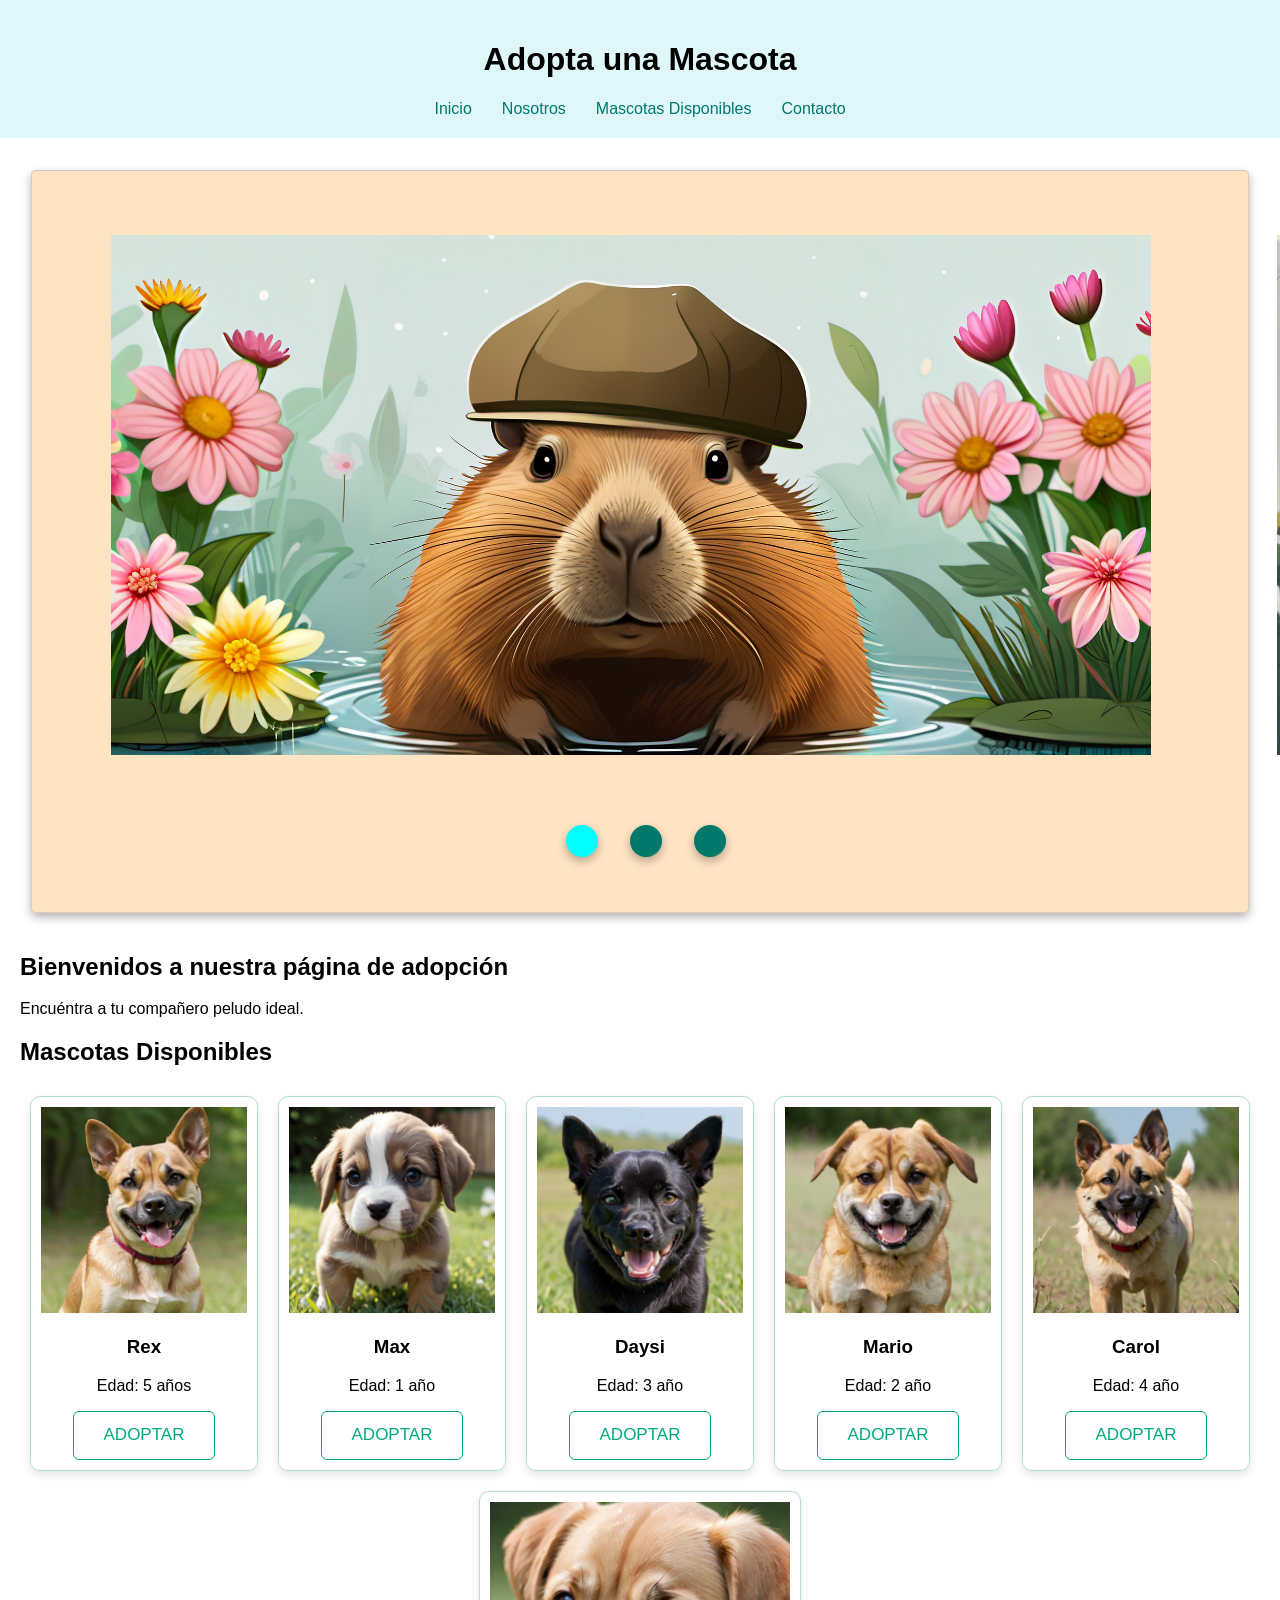
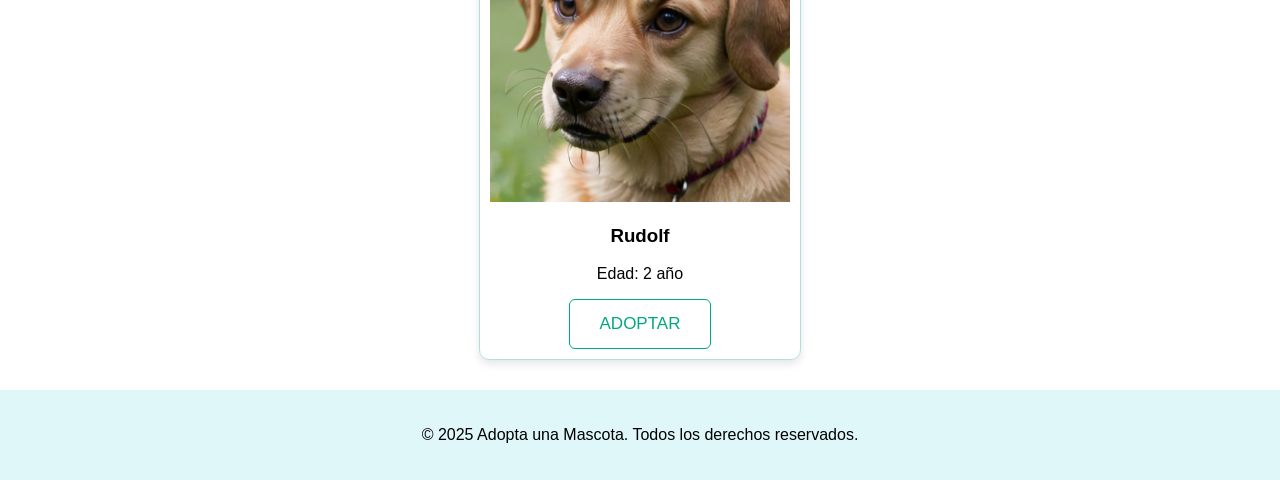
==== index.html @ e9d21d5f "Carousel Se integro un carousel para mostrar información" ====
<!DOCTYPE html>
<html lang="es">

<head>
    <meta charset="UTF-8">
    <meta name="viewport" content="width=device-width, initial-scale=1.0">
    <title>Adopta CUT</title>
    <link rel="stylesheet" href="CSS/estilos.css">
    <!-- <script src="app.js"></script> -->
</head>

<body>
    <header>
        <h1>Adopta una Mascota</h1>
        <nav>
            <ul>
                <li><a href="#inicio">Inicio</a></li>
                <li><a href="#nosotros">Nosotros</a></li>
                <li><a href="#mascotas">Mascotas Disponibles</a></li>
                <li><a href="#contacto">Contacto</a></li>
            </ul>
        </nav>
    </header>
    <div class="carrousel">
        <div class="grande">
            <img src="Resource/ComfyUI_00014_.png" alt="Imagen 1" class="img">
            <img src="Resource/ComfyUI_00015_.png" alt="Imagen 2" class="img">
            <img src="Resource/ComfyUI_00015_.png" alt="Imagen 3" class="img">
        </div>
        <ul class="puntos">
            <div class="punto activo"></div>
            <div class="punto"></div>
            <div class="punto"></div>
        </ul>
    </div>
    <main>
        <section id="inicio">
            <h2>Bienvenidos a nuestra página de adopción</h2>
            <p>Encuéntra a tu compañero peludo ideal.</p>
        </section>
        <section id="mascotas">
            <h2>Mascotas Disponibles</h2>
            <div class="pet-cards-container"> <!-- Move this div here -->
                <div class="pet-card">
                    <img src="Resource/00004-2027063230.png" alt="Perro">
                    <h3>Rex</h3>
                    <p>Edad: 5 años</p>
                    <button class="btn">Adoptar</button>
                </div>
                <div class="pet-card">
                    <img src="Resource/00005-3774632832.png" alt="Perro">
                    <h3>Max</h3>
                    <p>Edad: 1 año</p>
                    <button class="btn">Adoptar</button>
                </div>
                <div class="pet-card">
                    <img src="Resource/00006-263722516.png" alt="Perro">
                    <h3>Daysi</h3>
                    <p>Edad: 3 año</p>
                    <button class="btn">Adoptar</button>
                </div>
                <div class="pet-card">
                    <img src="Resource/00008-263722517.png" alt="Perro">
                    <h3>Mario</h3>
                    <p>Edad: 2 año</p>
                    <button class="btn">Adoptar</button>
                </div>
                <div class="pet-card">
                    <img src="Resource/00009-263722518.png" alt="Perro">
                    <h3>Carol</h3>
                    <p>Edad: 4 año</p>
                    <button class="btn">Adoptar</button>
                </div>
                <div class="pet-card">
                    <img src="Resource/00012-263722519.png" alt="Perro">
                    <h3>Rudolf</h3>
                    <p>Edad: 2 año</p>
                    <button class="btn">Adoptar</button>
                </div>
                <!-- Agregar más mascotas aquí -->
            </div> <!-- Close the container here -->
        </section>
    </main>
    <footer>
        <p>&copy; 2025 Adopta una Mascota. Todos los derechos reservados.</p>
    </footer>
    <script src="app.js"></script>
</body>
</html>
---- CSS/estilos.css ----
body {
    font-family: Arial, sans-serif;
    margin: 0;
    padding: 0;
    overflow-x: hidden;
}

header {
    background-color: #e0f7fa;
    /* Light cyan */
    padding: 20px;
    text-align: center;
    margin-bottom: 2em;
}

nav ul {
    list-style-type: none;
    margin: 0;
    padding: 0;
    display: flex;
    justify-content: center;
}

nav ul li {
    margin: 0 15px;
}

nav ul li a {
    text-decoration: none;
    color: #00796b;
    /* Teal */
}

main {
    padding: 20px;
}

.pet-cards-container {
    display: inline-flex;
    flex-wrap: wrap;
    justify-content: center;
}
/* Carrusel de imágenes */
.carrousel {
    width: 90%;
    max-width: 120em;
    padding: 2em;
    margin: auto; /* Centra el carrusel */
    border: 1px solid rgba(177, 174, 174, 0.479);
    border-radius: 5px;
    box-shadow: 0 4px 10px rgba(0, 0, 0, 0.3);
    background-color: bisque;
}

.carrousel .grande {
    width: 200%; /* Doble el ancho para mostrar imágenes */
    display: flex;
    flex-flow: row nowrap;
    justify-content: space-between;
    align-items: center;
    padding: 2em;
    transition: transform 0.5s ease; /* Suaviza la transición */
    transform: translateX(0%);
    gap: 6em;
}

.carrousel .img {
    flex: 1;
    max-width: calc(100% / 2 - 7em); /* Ajuste dinámico según el número de imágenes */
    min-height: 10vh;
    margin: 0 .65%; /* Espaciado lateral */
    box-sizing: border-box; /* Asegura que el padding se incluya en el tamaño total */
}

.carrousel .puntos {
    width: 100%;
    padding: .4em;
    margin: 1em 0 0;
    display: flex;
    justify-content: center;
    align-items: center;
}

.carrousel .punto {
    width: 2em;
    height: 2em;
    margin: 1em;
    background-color: #00796b;
    border-radius: 50%;
    cursor: pointer; 
    transition: background-color 0.3s ease; /* Suaviza el cambio de color */
    box-shadow: 0 4px 10px rgba(0, 0, 0, 0.3);
}

.carrousel .punto.activo {
    opacity: 1;
    background-color: aqua;
}
/*Fin de carrusel*/
.pet-card {
    border: 1px solid #b2dfdb;
    /* Light teal */
    margin: 10px;
    padding: 10px;
    text-align: center;
    box-shadow: 0 4px 8px rgba(0, 0, 0, 0.1);
    border-radius: 10px;
    flex: 1 1 200px;
    /* Grow and shrink with a minimum width */
    max-width: 300px;
    /* Limit the maximum width */

}

.pet-card img {
    max-width: 100%;
    height: auto;
}

html,
body {
    height: 100%;
}

body {
    display: flex;
    flex-direction: column;
}

main {
    flex: 1;
    padding: 20px;
}

footer {
    background-color: #e0f7fa;
    /* Light cyan */
    padding: 20px;
    text-align: center;
}
/* Estilo de boton */
.btn {
    --color: #00A97F;
    --color2: rgb(10, 25, 30);
    padding: 0.8em 1.75em;
    background-color: transparent;
    border-radius: 6px;
    border: .3px solid var(--color);
    transition: .5s;
    position: relative;
    overflow: hidden;
    cursor: pointer;
    z-index: 1;
    font-weight: 300;
    font-size: 17px;
    font-family: 'Roboto', 'Segoe UI', sans-serif;
    text-transform: uppercase;
    color: var(--color);
}

.btn::after,
.btn::before {
    content: '';
    display: block;
    height: 100%;
    width: 100%;
    transform: skew(90deg) translate(-50%, -50%);
    position: absolute;
    inset: 50%;
    left: 25%;
    z-index: -1;
    transition: .5s ease-out;
    background-color: var(--color);
}

.btn::before {
    top: -50%;
    left: -25%;
    transform: skew(90deg) rotate(180deg) translate(-50%, -50%);
}

.btn:hover::before {
    transform: skew(45deg) rotate(180deg) translate(-50%, -50%);
}

.btn:hover::after {
    transform: skew(45deg) translate(-50%, -50%);
}

.btn:hover {
    color: var(--color2);
}

.btn:active {
    filter: brightness(.7);
    transform: scale(.98);
}
/* Fin de estilo de boton */
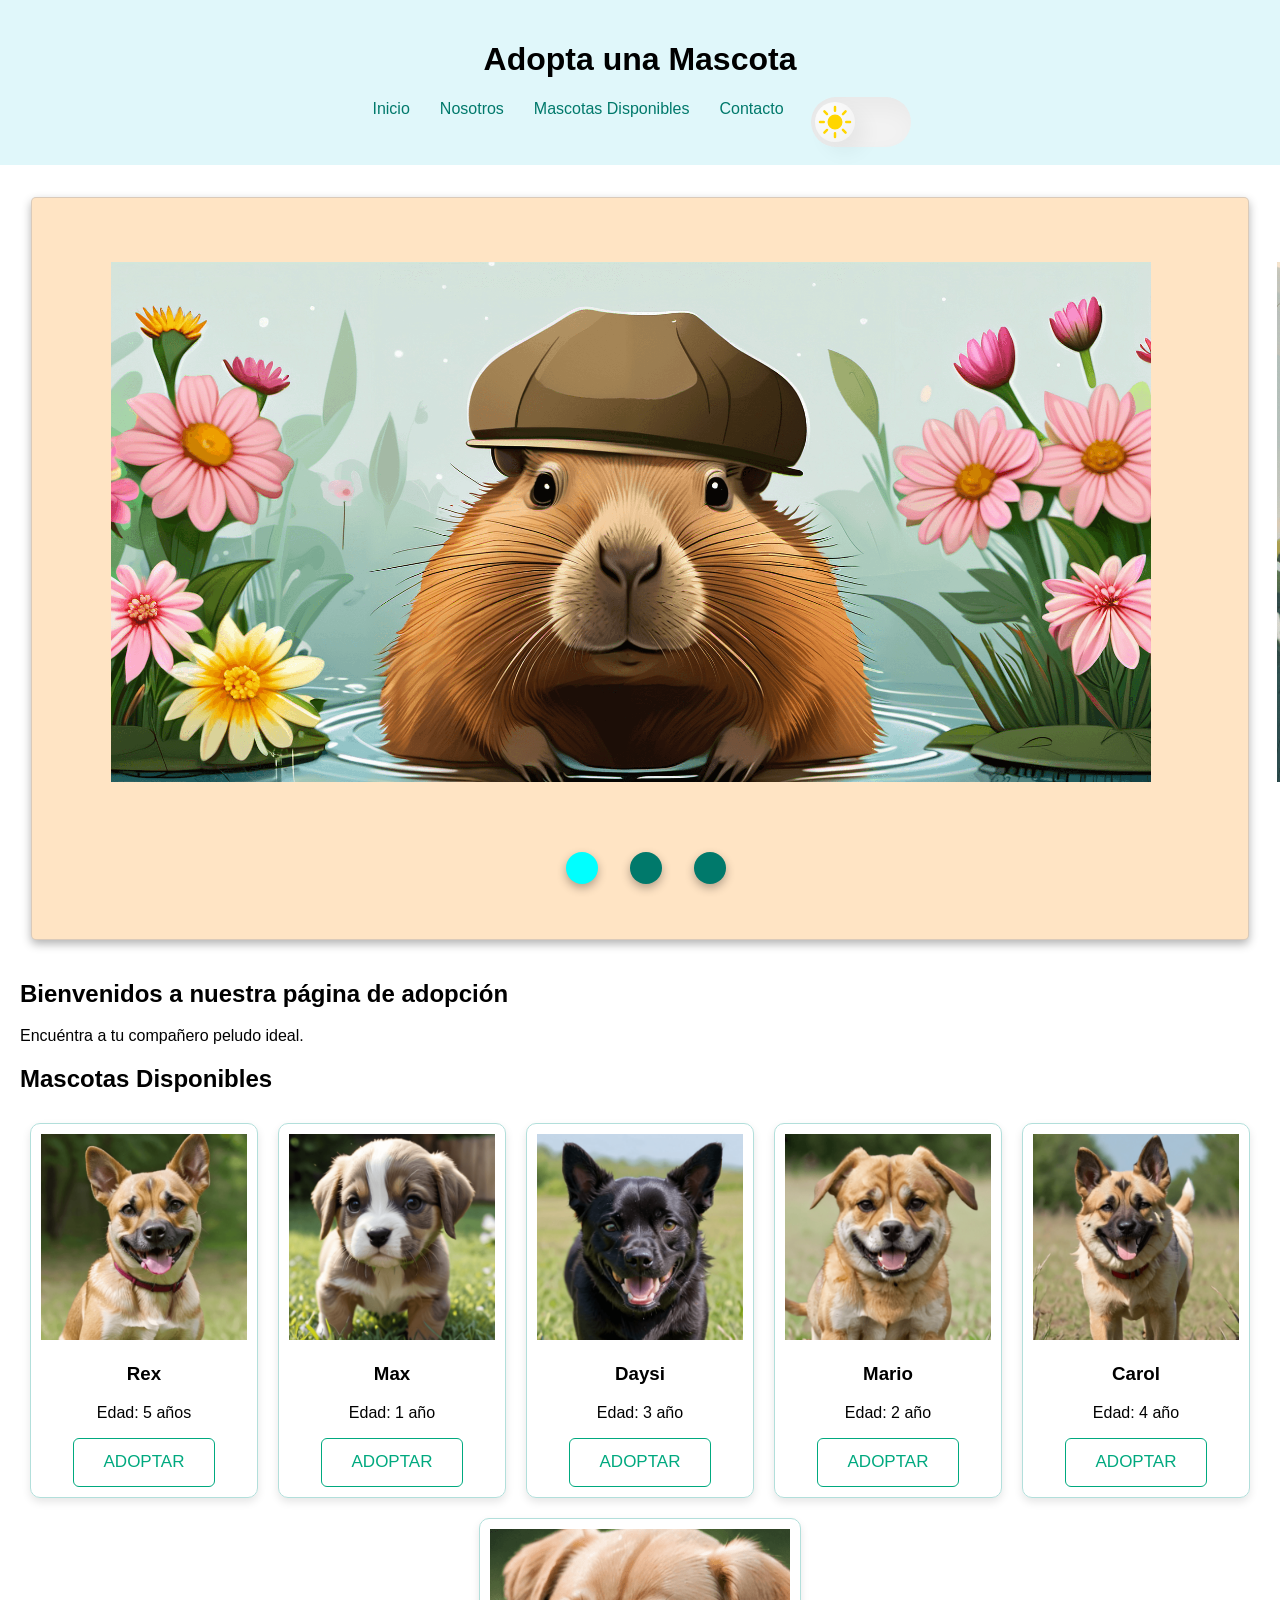
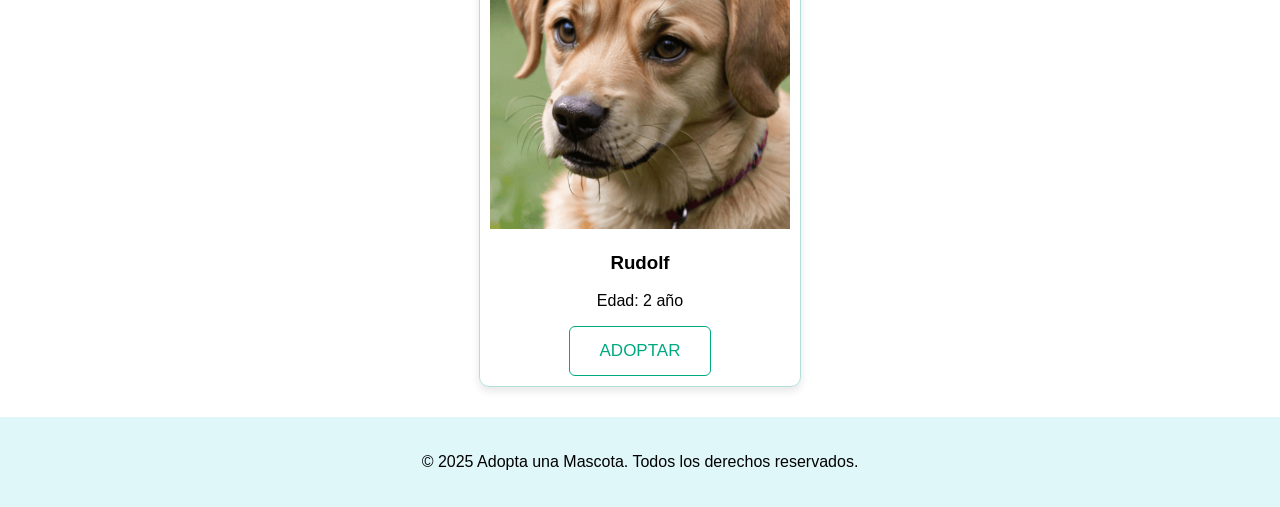
==== commit 1875dda0: "Boton toggle modo oscuro, compresion de imagenes Se  creo el botón para controlar el modo oscuro ade" ====
--- a/index.html
+++ b/index.html
@@ -6,11 +6,10 @@
     <meta name="viewport" content="width=device-width, initial-scale=1.0">
     <title>Adopta CUT</title>
     <link rel="stylesheet" href="CSS/estilos.css">
-    <!-- <script src="app.js"></script> -->
 </head>
 
 <body>
-    <header>
+    <header id="header">
         <h1>Adopta una Mascota</h1>
         <nav>
             <ul>
@@ -18,6 +17,23 @@
                 <li><a href="#nosotros">Nosotros</a></li>
                 <li><a href="#mascotas">Mascotas Disponibles</a></li>
                 <li><a href="#contacto">Contacto</a></li>
+                <input type="checkbox" id="toogle">
+                <div class="display">
+                    <label for="toogle">
+                        <div class="circle">
+                            <svg class="sun" xmlns="http://www.w3.org/2000/svg" viewBox="0 0 24 24" fill="currentColor">
+                                <path
+                                    d="M12 2.25a.75.75 0 0 1 .75.75v2.25a.75.75 0 0 1-1.5 0V3a.75.75 0 0 1 .75-.75ZM7.5 12a4.5 4.5 0 1 1 9 0 4.5 4.5 0 0 1-9 0ZM18.894 6.166a.75.75 0 0 0-1.06-1.06l-1.591 1.59a.75.75 0 1 0 1.06 1.061l1.591-1.59ZM21.75 12a.75.75 0 0 1-.75.75h-2.25a.75.75 0 0 1 0-1.5H21a.75.75 0 0 1 .75.75ZM17.834 18.894a.75.75 0 0 0 1.06-1.06l-1.59-1.591a.75.75 0 1 0-1.061 1.06l1.59 1.591ZM12 18a.75.75 0 0 1 .75.75V21a.75.75 0 0 1-1.5 0v-2.25A.75.75 0 0 1 12 18ZM7.758 17.303a.75.75 0 0 0-1.061-1.06l-1.591 1.59a.75.75 0 0 0 1.06 1.061l1.591-1.59ZM6 12a.75.75 0 0 1-.75.75H3a.75.75 0 0 1 0-1.5h2.25A.75.75 0 0 1 6 12ZM6.697 7.757a.75.75 0 0 0 1.06-1.06l-1.59-1.591a.75.75 0 0 0-1.061 1.06l1.59 1.591Z" />
+                            </svg>
+                            <svg class="moon" xmlns="http://www.w3.org/2000/svg" viewBox="0 0 24 24"
+                                fill="currentColor">
+                                <path fill-rule="evenodd"
+                                    d="M9.528 1.718a.75.75 0 0 1 .162.819A8.97 8.97 0 0 0 9 6a9 9 0 0 0 9 9 8.97 8.97 0 0 0 3.463-.69.75.75 0 0 1 .981.98 10.503 10.503 0 0 1-9.694 6.46c-5.799 0-10.5-4.7-10.5-10.5 0-4.368 2.667-8.112 6.46-9.694a.75.75 0 0 1 .818.162Z"
+                                    clip-rule="evenodd" />
+                            </svg>
+                        </div>
+                    </label>
+                </div>
             </ul>
         </nav>
     </header>
@@ -86,4 +102,5 @@
     </footer>
     <script src="app.js"></script>
 </body>
+
 </html>
--- a/CSS/estilos.css
+++ b/CSS/estilos.css
@@ -1,3 +1,7 @@
+* {
+    transition: 0.5s;
+}
+
 body {
     font-family: Arial, sans-serif;
     margin: 0;
@@ -13,6 +17,112 @@
     margin-bottom: 2em;
 }
 
+header.dark-mode {
+    background-color: #006064;
+    padding: 20px;
+    text-align: center;
+    margin-bottom: 2em;
+}
+
+/*Toggle*/
+input {
+    display: none;
+}
+
+.display {
+    width: 10%;
+    height: 5vh;
+    display: flex;
+    align-items: center;
+    justify-content: center;
+}
+
+label {
+    /* border: solid; */
+    width: 100px;
+    height: 50px;
+    border-radius: 99px;
+    background: #F3F3F3;
+    box-shadow: 10px 10px 30px rgba(0, 0, 0, 0.05) inset;
+    cursor: pointer;
+    position: relative;
+}
+
+.circle {
+    /* border: solid; */
+    width: 40px;
+    height: 40px;
+    border-radius: 99px;
+    background: white;
+    box-shadow: 10px 10px 20px rgba(0, 0, 0, 0.05), -10px -10px 30px rgba(0, 0, 0, 0.05)inset;
+    position: absolute;
+    top: 50%;
+    left: 0%;
+    transform: translate(10%, -50%);
+    display: flex;
+    align-items: center;
+    justify-content: center;
+    overflow: hidden;
+}
+
+svg {
+    width: 40px;
+    position: absolute;
+}
+
+.sun {
+    color: #ffd600;
+    margin-top: 0%;
+    opacity: 1;
+}
+
+.moon {
+    margin-top: -150px;
+    color: white;
+    opacity: 0;
+}
+
+/* input[type=checkbox]:checked + .display{
+    background:#2C2C2F ;
+} */
+
+body.dark-mode {
+    background-color: #2C2C2F;
+    /* Color de fondo oscuro */
+}
+
+header.dark-mode {
+    background-color: #006064;
+}
+
+input[type=checkbox]:checked+.display label {
+    background: #1f1f21;
+    box-shadow: 10px 10px 30px rgba(0, 0, 0, 0.5) inset;
+}
+
+input[type=checkbox]:checked+.display label .circle {
+    left: 100%;
+    transform: translate(-110%, -50%);
+    background: #2C2C2F;
+    box-shadow: 10px 10px 20px rgba(0, 0, 0, 0.5), -10px -10px 30px rgba(0, 0, 0, 0.5)inset;
+
+}
+
+input[type=checkbox]:checked+.display label .circle .sun {
+    margin-top: 150%;
+    opacity: 0;
+}
+
+input[type=checkbox]:checked+.display label .circle .moon {
+    margin-top: 0%;
+    opacity: 1;
+}
+
+label:active .circle {
+    width: 50px;
+}
+
+/*Fin toogle*/
 nav ul {
     list-style-type: none;
     margin: 0;
@@ -40,12 +150,14 @@
     flex-wrap: wrap;
     justify-content: center;
 }
+
 /* Carrusel de imágenes */
 .carrousel {
     width: 90%;
     max-width: 120em;
     padding: 2em;
-    margin: auto; /* Centra el carrusel */
+    margin: auto;
+    /* Centra el carrusel */
     border: 1px solid rgba(177, 174, 174, 0.479);
     border-radius: 5px;
     box-shadow: 0 4px 10px rgba(0, 0, 0, 0.3);
@@ -53,23 +165,28 @@
 }
 
 .carrousel .grande {
-    width: 200%; /* Doble el ancho para mostrar imágenes */
+    width: 200%;
+    /* Doble el ancho para mostrar imágenes */
     display: flex;
     flex-flow: row nowrap;
     justify-content: space-between;
     align-items: center;
     padding: 2em;
-    transition: transform 0.5s ease; /* Suaviza la transición */
+    transition: transform 0.5s ease;
+    /* Suaviza la transición */
     transform: translateX(0%);
     gap: 6em;
 }
 
 .carrousel .img {
     flex: 1;
-    max-width: calc(100% / 2 - 7em); /* Ajuste dinámico según el número de imágenes */
+    max-width: calc(100% / 2 - 7em);
+    /* Ajuste dinámico según el número de imágenes */
     min-height: 10vh;
-    margin: 0 .65%; /* Espaciado lateral */
-    box-sizing: border-box; /* Asegura que el padding se incluya en el tamaño total */
+    margin: 0 .65%;
+    /* Espaciado lateral */
+    box-sizing: border-box;
+    /* Asegura que el padding se incluya en el tamaño total */
 }
 
 .carrousel .puntos {
@@ -87,8 +204,9 @@
     margin: 1em;
     background-color: #00796b;
     border-radius: 50%;
-    cursor: pointer; 
-    transition: background-color 0.3s ease; /* Suaviza el cambio de color */
+    cursor: pointer;
+    transition: background-color 0.3s ease;
+    /* Suaviza el cambio de color */
     box-shadow: 0 4px 10px rgba(0, 0, 0, 0.3);
 }
 
@@ -96,6 +214,7 @@
     opacity: 1;
     background-color: aqua;
 }
+
 /*Fin de carrusel*/
 .pet-card {
     border: 1px solid #b2dfdb;
@@ -138,6 +257,7 @@
     padding: 20px;
     text-align: center;
 }
+
 /* Estilo de boton */
 .btn {
     --color: #00A97F;
@@ -195,4 +315,5 @@
     filter: brightness(.7);
     transform: scale(.98);
 }
+
 /* Fin de estilo de boton */
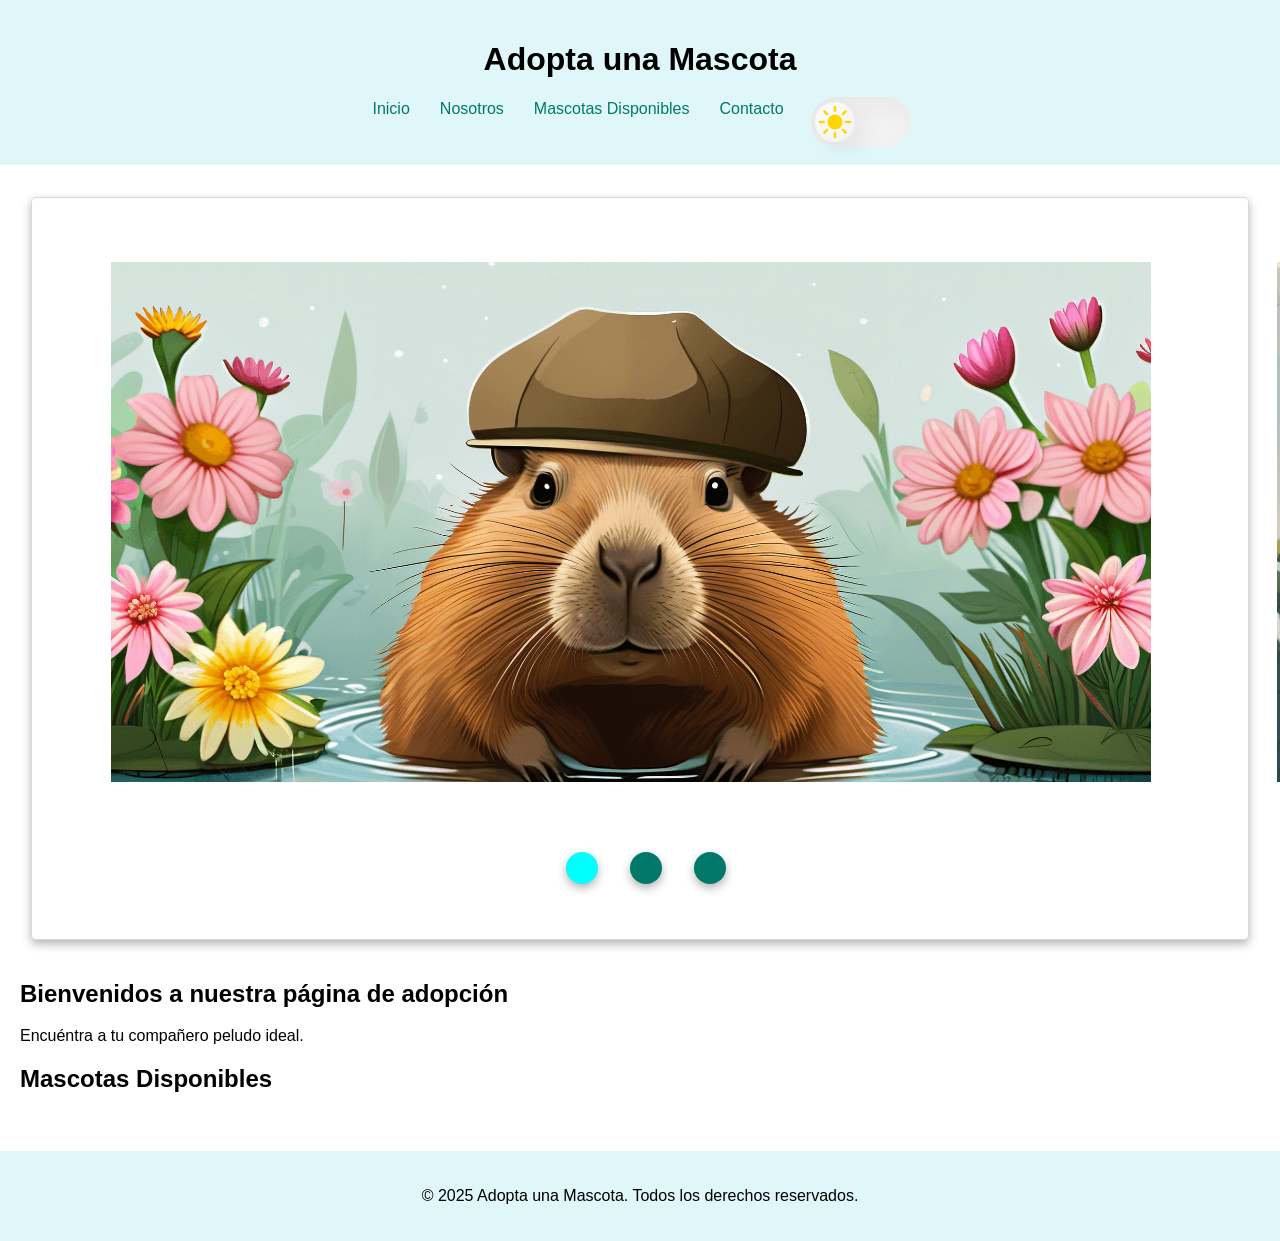
==== commit e140d822: "Conexion a base de datos Se hizo la conexión a base de datos" ====
--- a/index.html
+++ b/index.html
@@ -13,10 +13,10 @@
         <h1>Adopta una Mascota</h1>
         <nav>
             <ul>
-                <li><a href="#inicio">Inicio</a></li>
+                <li><a href="index.html">Inicio</a></li>
                 <li><a href="#nosotros">Nosotros</a></li>
                 <li><a href="#mascotas">Mascotas Disponibles</a></li>
-                <li><a href="#contacto">Contacto</a></li>
+                <li><a href="Contacto/contacto.html">Contacto</a></li>
                 <input type="checkbox" id="toogle">
                 <div class="display">
                     <label for="toogle">
@@ -57,42 +57,6 @@
         <section id="mascotas">
             <h2>Mascotas Disponibles</h2>
             <div class="pet-cards-container"> <!-- Move this div here -->
-                <div class="pet-card">
-                    <img src="Resource/00004-2027063230.png" alt="Perro">
-                    <h3>Rex</h3>
-                    <p>Edad: 5 años</p>
-                    <button class="btn">Adoptar</button>
-                </div>
-                <div class="pet-card">
-                    <img src="Resource/00005-3774632832.png" alt="Perro">
-                    <h3>Max</h3>
-                    <p>Edad: 1 año</p>
-                    <button class="btn">Adoptar</button>
-                </div>
-                <div class="pet-card">
-                    <img src="Resource/00006-263722516.png" alt="Perro">
-                    <h3>Daysi</h3>
-                    <p>Edad: 3 año</p>
-                    <button class="btn">Adoptar</button>
-                </div>
-                <div class="pet-card">
-                    <img src="Resource/00008-263722517.png" alt="Perro">
-                    <h3>Mario</h3>
-                    <p>Edad: 2 año</p>
-                    <button class="btn">Adoptar</button>
-                </div>
-                <div class="pet-card">
-                    <img src="Resource/00009-263722518.png" alt="Perro">
-                    <h3>Carol</h3>
-                    <p>Edad: 4 año</p>
-                    <button class="btn">Adoptar</button>
-                </div>
-                <div class="pet-card">
-                    <img src="Resource/00012-263722519.png" alt="Perro">
-                    <h3>Rudolf</h3>
-                    <p>Edad: 2 año</p>
-                    <button class="btn">Adoptar</button>
-                </div>
                 <!-- Agregar más mascotas aquí -->
             </div> <!-- Close the container here -->
         </section>
--- a/CSS/estilos.css
+++ b/CSS/estilos.css
@@ -9,6 +9,7 @@
     overflow-x: hidden;
 }
 
+/*Header*/
 header {
     background-color: #e0f7fa;
     /* Light cyan */
@@ -19,10 +20,37 @@
 
 header.dark-mode {
     background-color: #006064;
+    color: #fff;
     padding: 20px;
     text-align: center;
     margin-bottom: 2em;
 }
+
+nav ul {
+    list-style-type: none;
+    margin: 0;
+    padding: 0;
+    display: flex;
+    justify-content: center;
+}
+
+nav ul li {
+    margin: 0 15px;
+}
+
+nav ul li a {
+    text-decoration: none;
+    color: #00796b;
+    /* Teal */
+}
+
+body.dark-mode nav ul li a {
+    text-decoration: none;
+    color: #80cbc4;
+    /* Teal */
+}
+
+/*FIN HEADER*/
 
 /*Toggle*/
 input {
@@ -123,23 +151,6 @@
 }
 
 /*Fin toogle*/
-nav ul {
-    list-style-type: none;
-    margin: 0;
-    padding: 0;
-    display: flex;
-    justify-content: center;
-}
-
-nav ul li {
-    margin: 0 15px;
-}
-
-nav ul li a {
-    text-decoration: none;
-    color: #00796b;
-    /* Teal */
-}
 
 main {
     padding: 20px;
@@ -161,7 +172,7 @@
     border: 1px solid rgba(177, 174, 174, 0.479);
     border-radius: 5px;
     box-shadow: 0 4px 10px rgba(0, 0, 0, 0.3);
-    background-color: bisque;
+    /* background-color: bisque; */
 }
 
 .carrousel .grande {
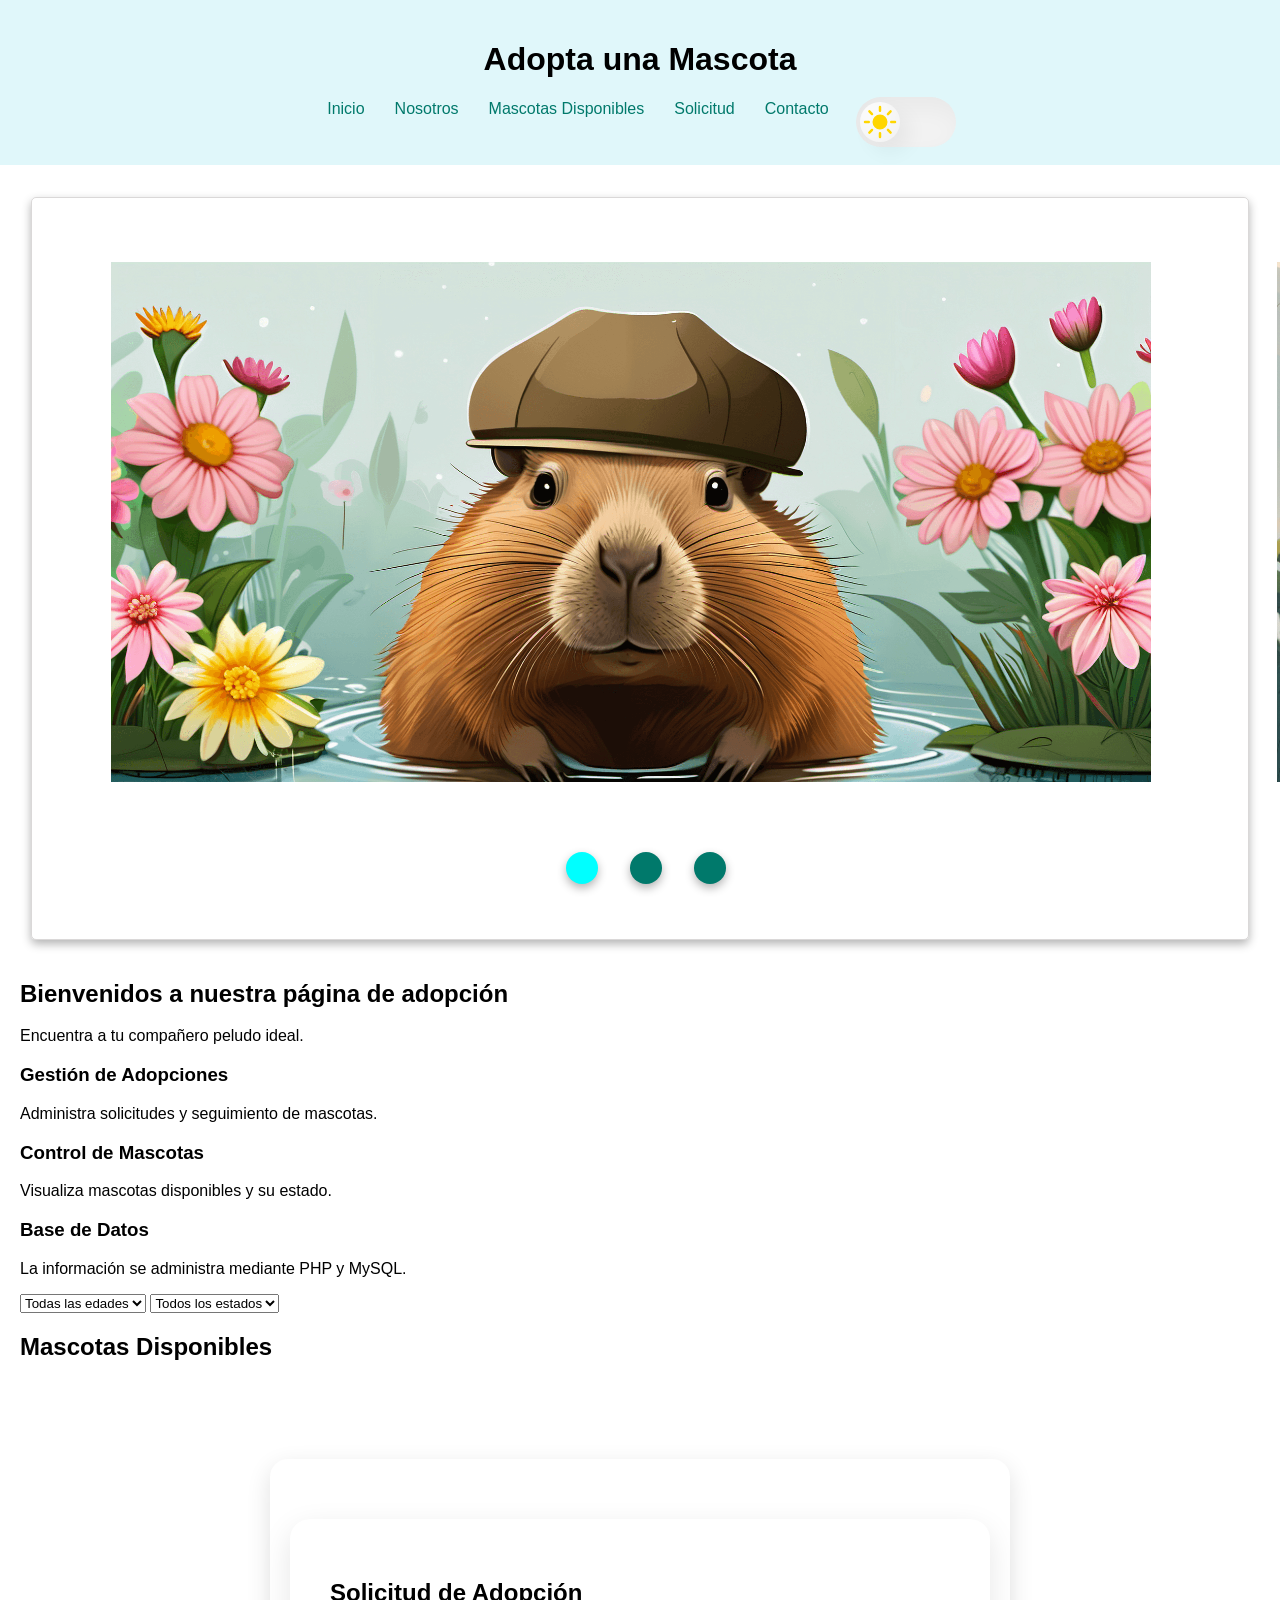
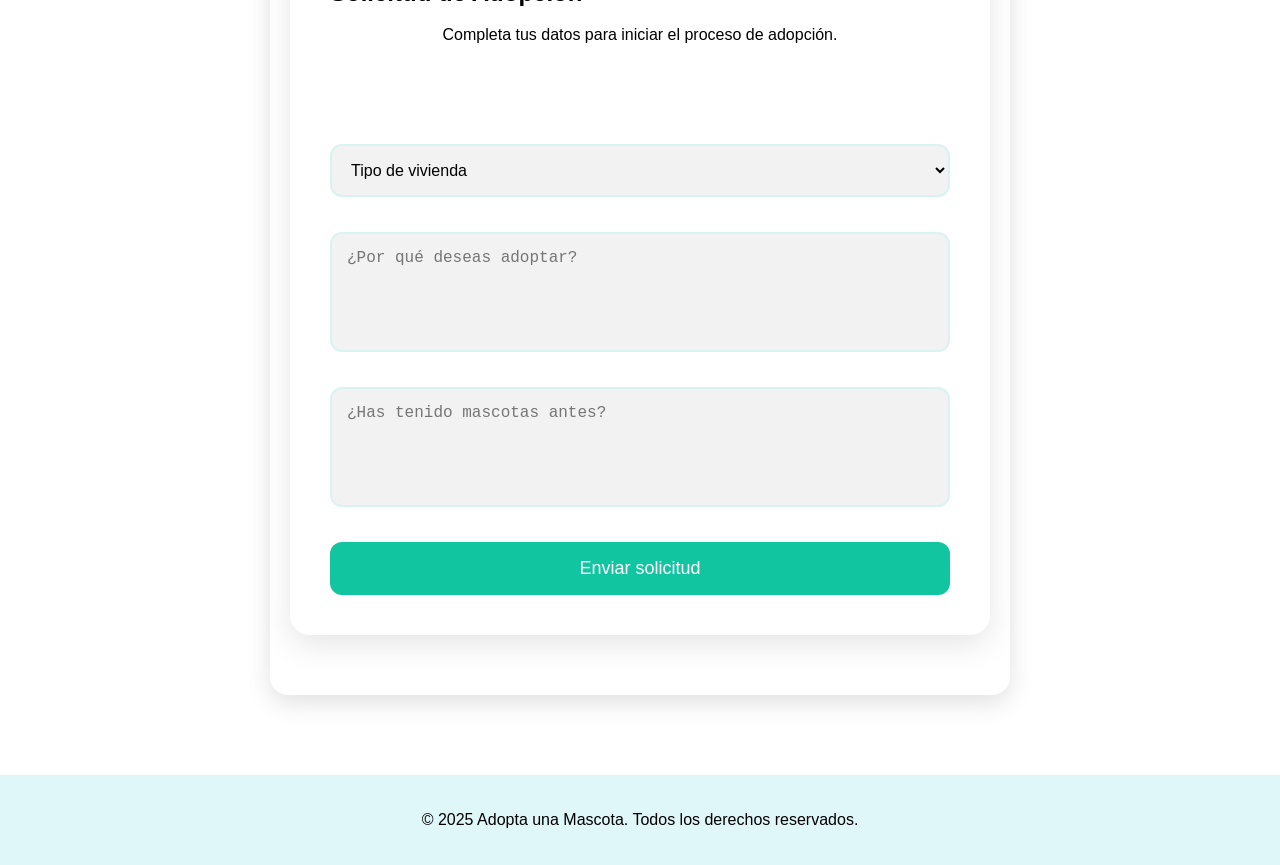
==== commit a439fe51: "Subida inicial del proyecto Adopta CUT" ====
--- a/index.html
+++ b/index.html
@@ -5,66 +5,245 @@
     <meta charset="UTF-8">
     <meta name="viewport" content="width=device-width, initial-scale=1.0">
     <title>Adopta CUT</title>
+
     <link rel="stylesheet" href="CSS/estilos.css">
 </head>
 
 <body>
+
+    <!-- HEADER -->
+
     <header id="header">
+
         <h1>Adopta una Mascota</h1>
+
         <nav>
             <ul>
-                <li><a href="index.html">Inicio</a></li>
-                <li><a href="#nosotros">Nosotros</a></li>
+
+                <li><a href="#inicio">Inicio</a></li>
+                <li><a href="Nosotros/nosotros.html">Nosotros</a></li>
                 <li><a href="#mascotas">Mascotas Disponibles</a></li>
+                <li><a href="#solicitud">Solicitud</a></li>
                 <li><a href="Contacto/contacto.html">Contacto</a></li>
+
                 <input type="checkbox" id="toogle">
+
                 <div class="display">
+
                     <label for="toogle">
+
                         <div class="circle">
-                            <svg class="sun" xmlns="http://www.w3.org/2000/svg" viewBox="0 0 24 24" fill="currentColor">
+
+                            <svg class="sun" xmlns="http://www.w3.org/2000/svg"
+                                viewBox="0 0 24 24" fill="currentColor">
+
                                 <path
                                     d="M12 2.25a.75.75 0 0 1 .75.75v2.25a.75.75 0 0 1-1.5 0V3a.75.75 0 0 1 .75-.75ZM7.5 12a4.5 4.5 0 1 1 9 0 4.5 4.5 0 0 1-9 0ZM18.894 6.166a.75.75 0 0 0-1.06-1.06l-1.591 1.59a.75.75 0 1 0 1.06 1.061l1.591-1.59ZM21.75 12a.75.75 0 0 1-.75.75h-2.25a.75.75 0 0 1 0-1.5H21a.75.75 0 0 1 .75.75ZM17.834 18.894a.75.75 0 0 0 1.06-1.06l-1.59-1.591a.75.75 0 1 0-1.061 1.06l1.59 1.591ZM12 18a.75.75 0 0 1 .75.75V21a.75.75 0 0 1-1.5 0v-2.25A.75.75 0 0 1 12 18ZM7.758 17.303a.75.75 0 0 0-1.061-1.06l-1.591 1.59a.75.75 0 0 0 1.06 1.061l1.591-1.59ZM6 12a.75.75 0 0 1-.75.75H3a.75.75 0 0 1 0-1.5h2.25A.75.75 0 0 1 6 12ZM6.697 7.757a.75.75 0 0 0 1.06-1.06l-1.59-1.591a.75.75 0 0 0-1.061 1.06l1.59 1.591Z" />
+
                             </svg>
-                            <svg class="moon" xmlns="http://www.w3.org/2000/svg" viewBox="0 0 24 24"
-                                fill="currentColor">
+
+                            <svg class="moon" xmlns="http://www.w3.org/2000/svg"
+                                viewBox="0 0 24 24" fill="currentColor">
+
                                 <path fill-rule="evenodd"
                                     d="M9.528 1.718a.75.75 0 0 1 .162.819A8.97 8.97 0 0 0 9 6a9 9 0 0 0 9 9 8.97 8.97 0 0 0 3.463-.69.75.75 0 0 1 .981.98 10.503 10.503 0 0 1-9.694 6.46c-5.799 0-10.5-4.7-10.5-10.5 0-4.368 2.667-8.112 6.46-9.694a.75.75 0 0 1 .818.162Z"
                                     clip-rule="evenodd" />
+
                             </svg>
+
                         </div>
+
                     </label>
+
                 </div>
+
             </ul>
         </nav>
+
     </header>
+
+
+    <!-- CARRUSEL -->
+
     <div class="carrousel">
+
         <div class="grande">
+
             <img src="Resource/ComfyUI_00014_.png" alt="Imagen 1" class="img">
+
             <img src="Resource/ComfyUI_00015_.png" alt="Imagen 2" class="img">
+
             <img src="Resource/ComfyUI_00015_.png" alt="Imagen 3" class="img">
+
         </div>
+
         <ul class="puntos">
+
             <div class="punto activo"></div>
             <div class="punto"></div>
             <div class="punto"></div>
+
         </ul>
+
     </div>
+
+
+    <!-- MAIN -->
+
     <main>
+
+        <!-- INICIO -->
+
         <section id="inicio">
+
             <h2>Bienvenidos a nuestra página de adopción</h2>
-            <p>Encuéntra a tu compañero peludo ideal.</p>
-        </section>
+
+            <p>Encuentra a tu compañero peludo ideal.</p>
+
+        </section>
+
+
+        <!-- CARACTERÍSTICAS -->
+
+        <section class="caracteristicas">
+
+            <div class="feature-card">
+                <h3>Gestión de Adopciones</h3>
+                <p>Administra solicitudes y seguimiento de mascotas.</p>
+            </div>
+
+            <div class="feature-card">
+                <h3>Control de Mascotas</h3>
+                <p>Visualiza mascotas disponibles y su estado.</p>
+            </div>
+
+            <div class="feature-card">
+                <h3>Base de Datos</h3>
+                <p>La información se administra mediante PHP y MySQL.</p>
+            </div>
+
+        </section>
+
+
+        <!-- FILTROS -->
+
+        <section class="filtros">
+
+            <select>
+                <option>Todas las edades</option>
+                <option>Cachorros</option>
+                <option>Adultos</option>
+            </select>
+
+            <select>
+                <option>Todos los estados</option>
+                <option>Disponibles</option>
+                <option>En proceso</option>
+            </select>
+
+        </section>
+
+
+        <!-- MASCOTAS -->
+
         <section id="mascotas">
+
             <h2>Mascotas Disponibles</h2>
-            <div class="pet-cards-container"> <!-- Move this div here -->
-                <!-- Agregar más mascotas aquí -->
-            </div> <!-- Close the container here -->
-        </section>
+
+            <div class="pet-cards-container">
+
+            </div>
+
+        </section>
+
+
+        <!-- FORMULARIO -->
+
+        <section id="solicitud" class="formulario-adopcion">
+
+            <div class="contenedor-formulario">
+
+                <h2>Solicitud de Adopción</h2>
+
+                <p>Completa tus datos para iniciar el proceso de adopción.</p>
+
+                <form id="formSolicitud">
+
+    <div class="grupo-inputs">
+
+        <input
+            type="text"
+            id="nombre"
+            placeholder="Nombre completo"
+            required>
+
+        <input
+            type="email"
+            id="correo"
+            placeholder="Correo electrónico"
+            required>
+
+    </div>
+
+    <div class="grupo-inputs">
+
+        <input
+            type="text"
+            id="telefono"
+            placeholder="Teléfono"
+            required>
+
+        <input
+            type="text"
+            id="direccion"
+            placeholder="Dirección"
+            required>
+
+    </div>
+
+    <select id="vivienda" required>
+
+        <option value="">Tipo de vivienda</option>
+        <option value="Casa">Casa</option>
+        <option value="Departamento">Departamento</option>
+
+    </select>
+
+    <textarea
+        id="motivo"
+        placeholder="¿Por qué deseas adoptar?"
+        required></textarea>
+
+    <textarea
+        id="experiencia"
+        placeholder="¿Has tenido mascotas antes?"
+        required></textarea>
+
+    <button type="submit">
+        Enviar solicitud
+    </button>
+
+</form>
+            </div>
+
+        </section>
+
     </main>
+
+
+    <!-- FOOTER -->
+
     <footer>
+
         <p>&copy; 2025 Adopta una Mascota. Todos los derechos reservados.</p>
+
     </footer>
+
+
+    <!-- SCRIPT -->
+
     <script src="app.js"></script>
+
 </body>
 
 </html>
--- a/CSS/estilos.css
+++ b/CSS/estilos.css
@@ -327,4 +327,387 @@
     transform: scale(.98);
 }
 
-/* Fin de estilo de boton */+/* Fin de estilo de boton */
+
+/* Estilo para el botón cuando está en proceso de adopción */
+.en-proceso {
+    background-color: #808080;
+    /* Gris */
+    color: #ffffff;
+    /* Texto blanco */
+    cursor: not-allowed;
+    /* Cambia el cursor para indicar que está deshabilitado */
+}
+/* =========================
+   FILTROS
+========================= */
+
+.filtros-mascotas{
+    display:flex;
+    gap:15px;
+    flex-wrap:wrap;
+    justify-content:center;
+    margin:25px 0;
+}
+
+.filtros-mascotas input,
+.filtros-mascotas select{
+    padding:12px;
+    border-radius:10px;
+    border:none;
+    background:#f2f2f2;
+    font-size:15px;
+    min-width:220px;
+}
+
+
+/* =========================
+   RESUMEN SISTEMA
+========================= */
+
+.resumen-sistema{
+    display:flex;
+    justify-content:center;
+    gap:20px;
+    flex-wrap:wrap;
+    padding:40px 20px;
+}
+
+.resumen-card{
+    background:white;
+    padding:25px;
+    border-radius:15px;
+    width:300px;
+    box-shadow:0 5px 15px rgba(0,0,0,.1);
+    transition:.3s;
+}
+
+.resumen-card:hover{
+    transform:translateY(-5px);
+}
+
+.resumen-card h3{
+    margin-bottom:10px;
+    color:#00b894;
+}
+
+
+/* =========================
+   TARJETAS MASCOTAS
+========================= */
+
+.pet-card{
+    background:white;
+    border-radius:18px;
+    overflow:hidden;
+    width:320px;
+    box-shadow:0 5px 15px rgba(0,0,0,.1);
+    transition:.3s;
+}
+
+.pet-card:hover{
+    transform:translateY(-5px);
+}
+
+.pet-card img{
+    width:100%;
+    height:240px;
+    object-fit:cover;
+}
+
+.pet-info{
+    padding:20px;
+}
+
+.pet-info h3{
+    margin-bottom:10px;
+    color:#00b894;
+}
+
+.descripcion{
+    margin-top:10px;
+    color:#555;
+}
+
+
+/* =========================
+   ESTADOS
+========================= */
+
+.estado-disponible{
+    background:#00b894;
+    color:white;
+    padding:8px 14px;
+    border-radius:20px;
+    font-size:14px;
+}
+
+.estado-proceso{
+    background:#fdcb6e;
+    color:black;
+    padding:8px 14px;
+    border-radius:20px;
+    font-size:14px;
+}
+
+
+/* =========================
+   FORMULARIO ADOPCIÓN
+========================= */
+
+.formulario-adopcion{
+    max-width:700px;
+    margin:50px auto;
+    background:white;
+    padding:40px;
+    border-radius:20px;
+    box-shadow:0 5px 15px rgba(0,0,0,.1);
+}
+
+.formulario-adopcion h1{
+    text-align:center;
+    margin-bottom:10px;
+    color:#00b894;
+}
+
+.formulario-adopcion p{
+    text-align:center;
+    margin-bottom:30px;
+}
+
+.formulario-adopcion form{
+    display:flex;
+    flex-direction:column;
+    gap:18px;
+}
+
+.formulario-adopcion input,
+.formulario-adopcion textarea,
+.formulario-adopcion select{
+    padding:14px;
+    border:none;
+    border-radius:12px;
+    background:#f2f2f2;
+    font-size:15px;
+}
+
+.formulario-adopcion textarea{
+    min-height:120px;
+    resize:none;
+}
+
+.formulario-adopcion button{
+    padding:15px;
+    border:none;
+    border-radius:12px;
+    background:#00b894;
+    color:white;
+    font-size:16px;
+    cursor:pointer;
+    transition:.3s;
+}
+
+.formulario-adopcion button:hover{
+    background:#00997a;
+}
+
+
+/* =========================
+   DASHBOARD
+========================= */
+
+.cards{
+    display:flex;
+    gap:20px;
+    flex-wrap:wrap;
+}
+
+.card{
+    background:white;
+    padding:30px;
+    border-radius:20px;
+    width:260px;
+    box-shadow:0 5px 15px rgba(0,0,0,.1);
+}
+
+.numero{
+    font-size:45px;
+    font-weight:bold;
+    color:#00b894;
+}
+
+
+/* =========================
+   MODO OSCURO
+========================= */
+
+.dark-mode .resumen-card,
+.dark-mode .pet-card,
+.dark-mode .formulario-adopcion,
+.dark-mode .card{
+    background:#1f1f1f;
+    color:white;
+}
+
+.dark-mode .descripcion{
+    color:#dcdcdc;
+}
+
+.dark-mode .filtros-mascotas input,
+.dark-mode .filtros-mascotas select,
+.dark-mode .formulario-adopcion input,
+.dark-mode .formulario-adopcion textarea,
+.dark-mode .formulario-adopcion select{
+    background:#2a2a2a;
+    color:white;
+}
+.formulario-adopcion {
+    max-width: 700px;
+    margin: 60px auto;
+    background: #ffffff;
+    padding: 40px;
+    border-radius: 18px;
+    box-shadow: 0 8px 25px rgba(0,0,0,0.12);
+}
+
+.formulario-adopcion h1 {
+    text-align: center;
+    color: #008f7a;
+    margin-bottom: 10px;
+}
+
+.formulario-adopcion p {
+    text-align: center;
+    margin-bottom: 30px;
+}
+
+.formulario-adopcion form {
+    display: flex;
+    flex-direction: column;
+    gap: 15px;
+}
+
+.formulario-adopcion input,
+.formulario-adopcion select,
+.formulario-adopcion textarea {
+    width: 100%;
+    padding: 14px;
+    border: 1px solid #cceeee;
+    border-radius: 10px;
+    font-size: 15px;
+    box-sizing: border-box;
+}
+
+.formulario-adopcion textarea {
+    min-height: 100px;
+    resize: none;
+}
+
+.formulario-adopcion button {
+    background: #00b894;
+    color: white;
+    border: none;
+    padding: 14px;
+    border-radius: 10px;
+    font-size: 16px;
+    cursor: pointer;
+}
+
+.formulario-adopcion button:hover {
+    background: #009f7a;
+}
+.btn-adoptar {
+    display: inline-block;
+    padding: 12px 25px;
+    background: #00b894;
+    color: white;
+    text-decoration: none;
+    border-radius: 10px;
+    margin-top: 10px;
+    transition: 0.3s;
+    font-weight: bold;
+}
+
+.btn-adoptar:hover {
+    background: #00997a;
+}
+
+.btn-proceso {
+    background: gray;
+    color: white;
+    border: none;
+    padding: 12px 25px;
+    border-radius: 10px;
+    cursor: not-allowed;
+}
+/* =========================
+FORMULARIO ADOPCION
+========================= */
+
+.formulario-adopcion {
+    padding: 60px 20px;
+    display: flex;
+    justify-content: center;
+}
+
+.contenedor-formulario {
+    width: 100%;
+    max-width: 800px;
+    background: white;
+    padding: 40px;
+    border-radius: 20px;
+    box-shadow: 0 10px 30px rgba(0,0,0,0.1);
+}
+
+.contenedor-formulario h1 {
+    text-align: center;
+    margin-bottom: 10px;
+    color: #009688;
+}
+
+.contenedor-formulario p {
+    text-align: center;
+    margin-bottom: 30px;
+}
+
+.grupo-inputs {
+    display: flex;
+    gap: 20px;
+    margin-bottom: 20px;
+}
+
+.grupo-inputs input {
+    flex: 1;
+}
+
+#formSolicitud input,
+#formSolicitud select,
+#formSolicitud textarea {
+    width: 100%;
+    padding: 15px;
+    border: 2px solid #d9f3f0;
+    border-radius: 12px;
+    margin-bottom: 20px;
+    font-size: 16px;
+}
+
+#formSolicitud textarea {
+    min-height: 120px;
+    resize: none;
+}
+
+#formSolicitud button {
+    width: 100%;
+    background: #11c5a1;
+    color: white;
+    border: none;
+    padding: 16px;
+    border-radius: 12px;
+    font-size: 18px;
+    cursor: pointer;
+    transition: 0.3s;
+}
+
+#formSolicitud button:hover {
+    background: #0ea88a;
+}
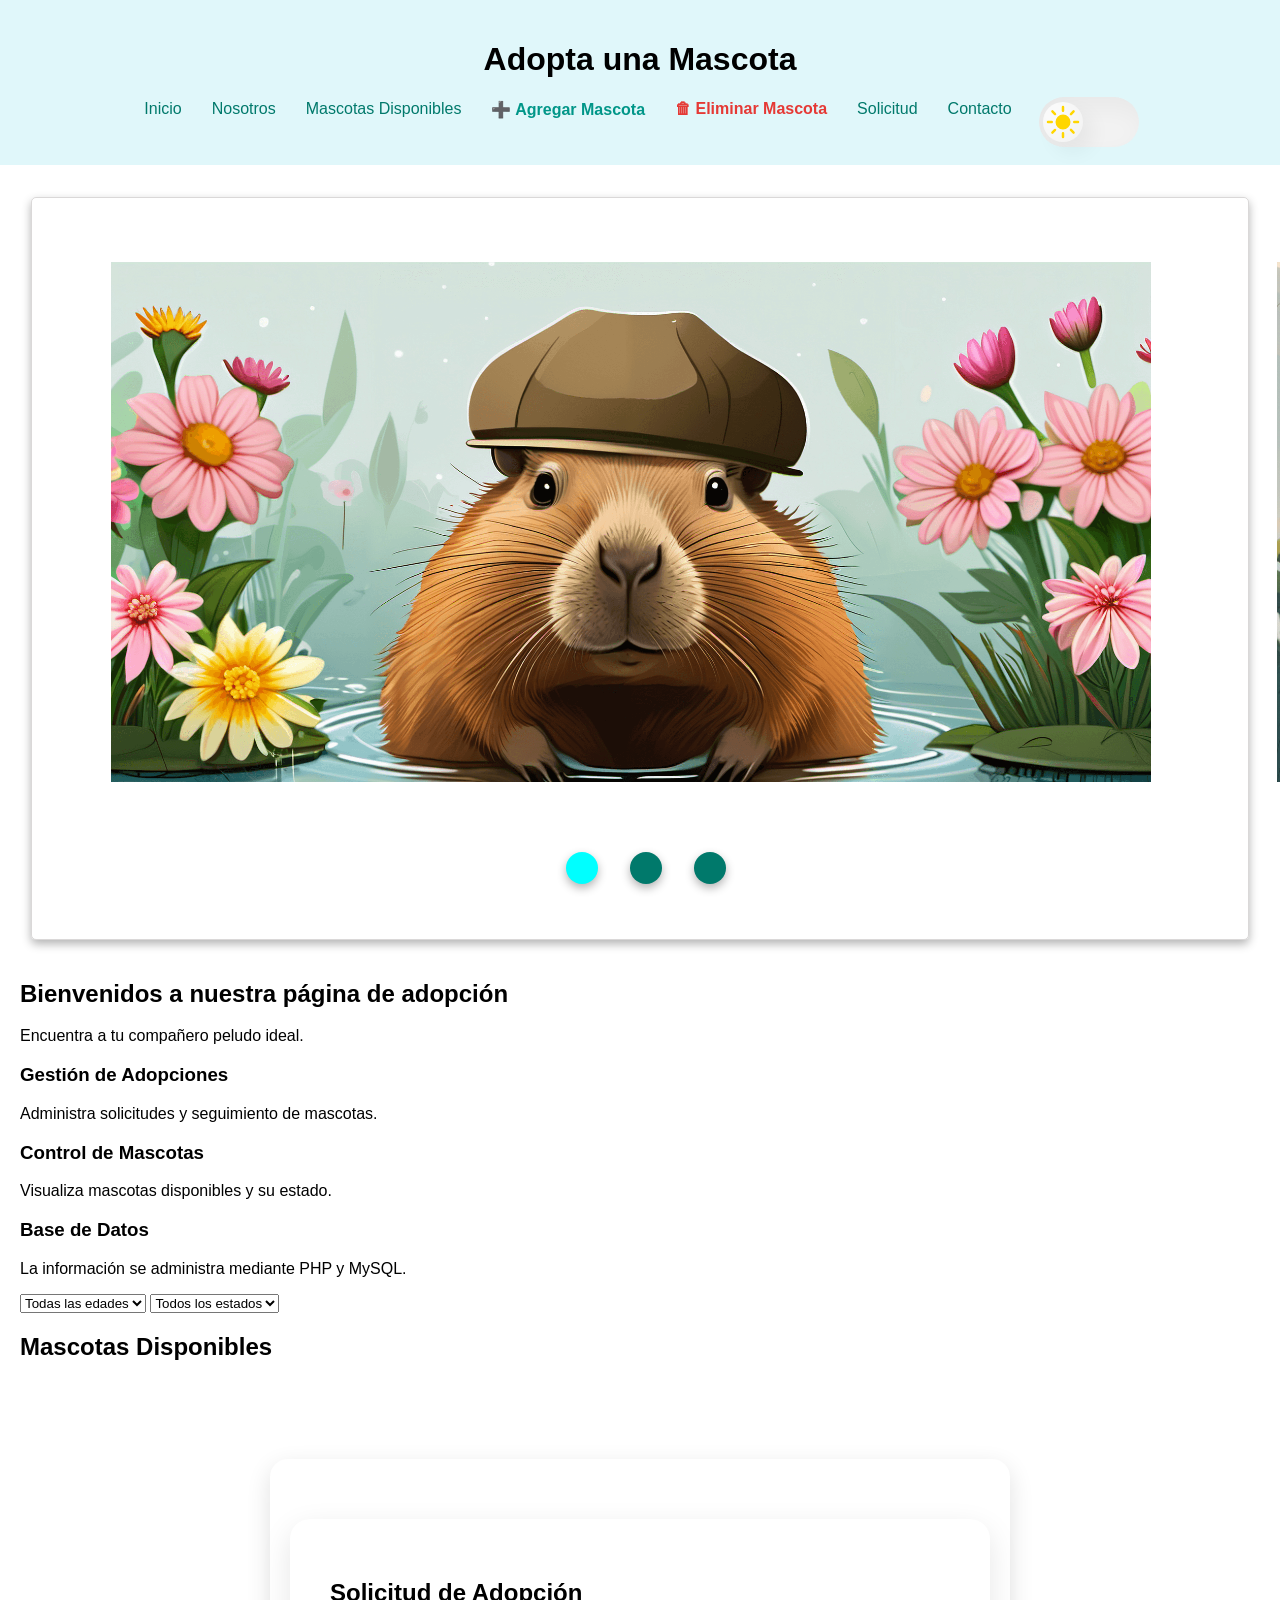
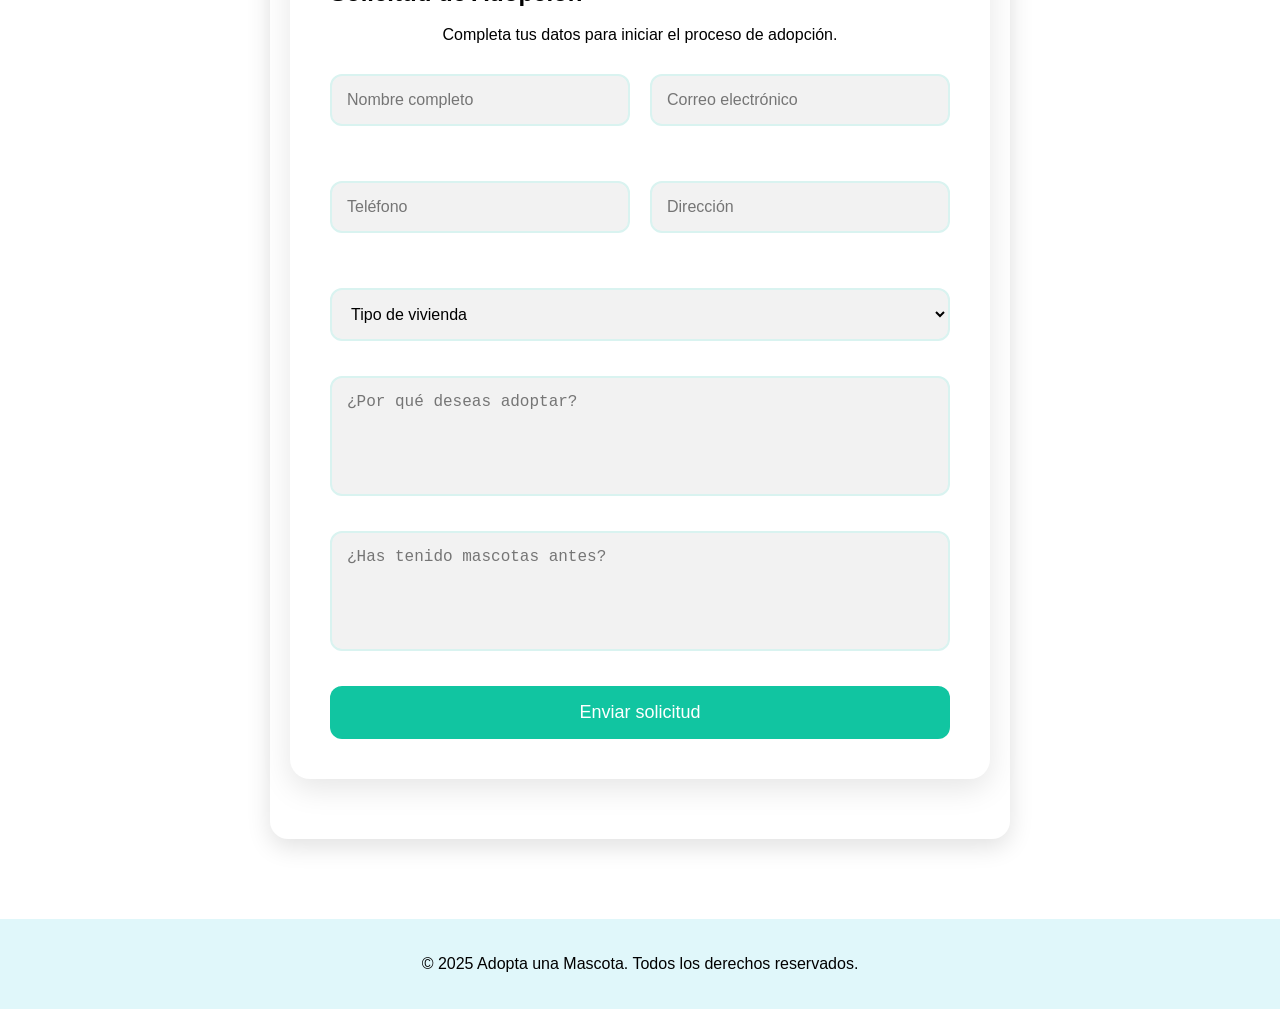
==== commit a10c14d4: "MODIFICACIONES" ====
--- a/index.html
+++ b/index.html
@@ -23,8 +23,11 @@
                 <li><a href="#inicio">Inicio</a></li>
                 <li><a href="Nosotros/nosotros.html">Nosotros</a></li>
                 <li><a href="#mascotas">Mascotas Disponibles</a></li>
+                <li><a href="agregar_mascota.html" style="color:#009688; font-weight:bold;">➕ Agregar Mascota</a></li>
+                <li><a href="eliminar_mascota.php" style="color:#e53935; font-weight:bold;">🗑 Eliminar Mascota</a></li>
                 <li><a href="#solicitud">Solicitud</a></li>
                 <li><a href="Contacto/contacto.html">Contacto</a></li>
+
 
                 <input type="checkbox" id="toogle">
 
@@ -167,61 +170,29 @@
 
                 <p>Completa tus datos para iniciar el proceso de adopción.</p>
 
-                <form id="formSolicitud">
+              <form id="formSolicitud">
 
     <div class="grupo-inputs">
-
-        <input
-            type="text"
-            id="nombre"
-            placeholder="Nombre completo"
-            required>
-
-        <input
-            type="email"
-            id="correo"
-            placeholder="Correo electrónico"
-            required>
-
+        <input type="text" id="nombre" name="nombre" placeholder="Nombre completo" required>
+        <input type="email" id="correo" name="correo" placeholder="Correo electrónico" required>
     </div>
 
     <div class="grupo-inputs">
-
-        <input
-            type="text"
-            id="telefono"
-            placeholder="Teléfono"
-            required>
-
-        <input
-            type="text"
-            id="direccion"
-            placeholder="Dirección"
-            required>
-
+        <input type="text" id="telefono" name="telefono" placeholder="Teléfono" required>
+        <input type="text" id="direccion" name="direccion" placeholder="Dirección" required>
     </div>
 
-    <select id="vivienda" required>
-
+    <select id="vivienda" name="vivienda" required>
         <option value="">Tipo de vivienda</option>
         <option value="Casa">Casa</option>
         <option value="Departamento">Departamento</option>
-
     </select>
 
-    <textarea
-        id="motivo"
-        placeholder="¿Por qué deseas adoptar?"
-        required></textarea>
-
-    <textarea
-        id="experiencia"
-        placeholder="¿Has tenido mascotas antes?"
-        required></textarea>
-
-    <button type="submit">
-        Enviar solicitud
-    </button>
+    <textarea id="motivo" name="motivo" placeholder="¿Por qué deseas adoptar?" required></textarea>
+
+    <textarea id="experiencia" name="experiencia" placeholder="¿Has tenido mascotas antes?" required></textarea>
+
+    <button type="submit">Enviar solicitud</button>
 
 </form>
             </div>
--- a/CSS/estilos.css
+++ b/CSS/estilos.css
@@ -53,7 +53,7 @@
 /*FIN HEADER*/
 
 /*Toggle*/
-input {
+#toogle {
     display: none;
 }
 
@@ -710,4 +710,69 @@
 
 #formSolicitud button:hover {
     background: #0ea88a;
+}
+/* FORZAR QUE SE VEAN LOS INPUTS DE SOLICITUD */
+#formSolicitud input {
+    display: block !important;
+    visibility: visible !important;
+    opacity: 1 !important;
+    position: static !important;
+    height: auto !important;
+    width: 100% !important;
+    padding: 15px !important;
+    border: 2px solid #d9f3f0 !important;
+    border-radius: 12px !important;
+    margin-bottom: 20px !important;
+    font-size: 16px !important;
+    background: #f2f2f2 !important;
+    box-sizing: border-box !important;
+}
+
+.grupo-inputs {
+    display: flex !important;
+    gap: 20px !important;
+    margin-bottom: 20px !important;
+    width: 100% !important;
+}
+
+.grupo-inputs input {
+    flex: 1 !important;
+}
+
+/* Solo ocultar el toggle, no los inputs normales */
+#toogle {
+    display: none !important;
+}
+/* ARREGLO FORMULARIO SOLICITUD */
+#formSolicitud input {
+    display: block !important;
+    visibility: visible !important;
+    opacity: 1 !important;
+    position: static !important;
+    width: 100% !important;
+    height: auto !important;
+    padding: 15px !important;
+    border: 2px solid #d9f3f0 !important;
+    border-radius: 12px !important;
+    margin-bottom: 20px !important;
+    font-size: 16px !important;
+    background: #f2f2f2 !important;
+    color: black !important;
+    box-sizing: border-box !important;
+}
+
+#formSolicitud .grupo-inputs {
+    display: flex !important;
+    gap: 20px !important;
+    width: 100% !important;
+    margin-bottom: 20px !important;
+}
+
+#formSolicitud .grupo-inputs input {
+    flex: 1 !important;
+}
+
+/* Solo ocultamos el toggle del modo oscuro */
+#toogle {
+    display: none !important;
 }
